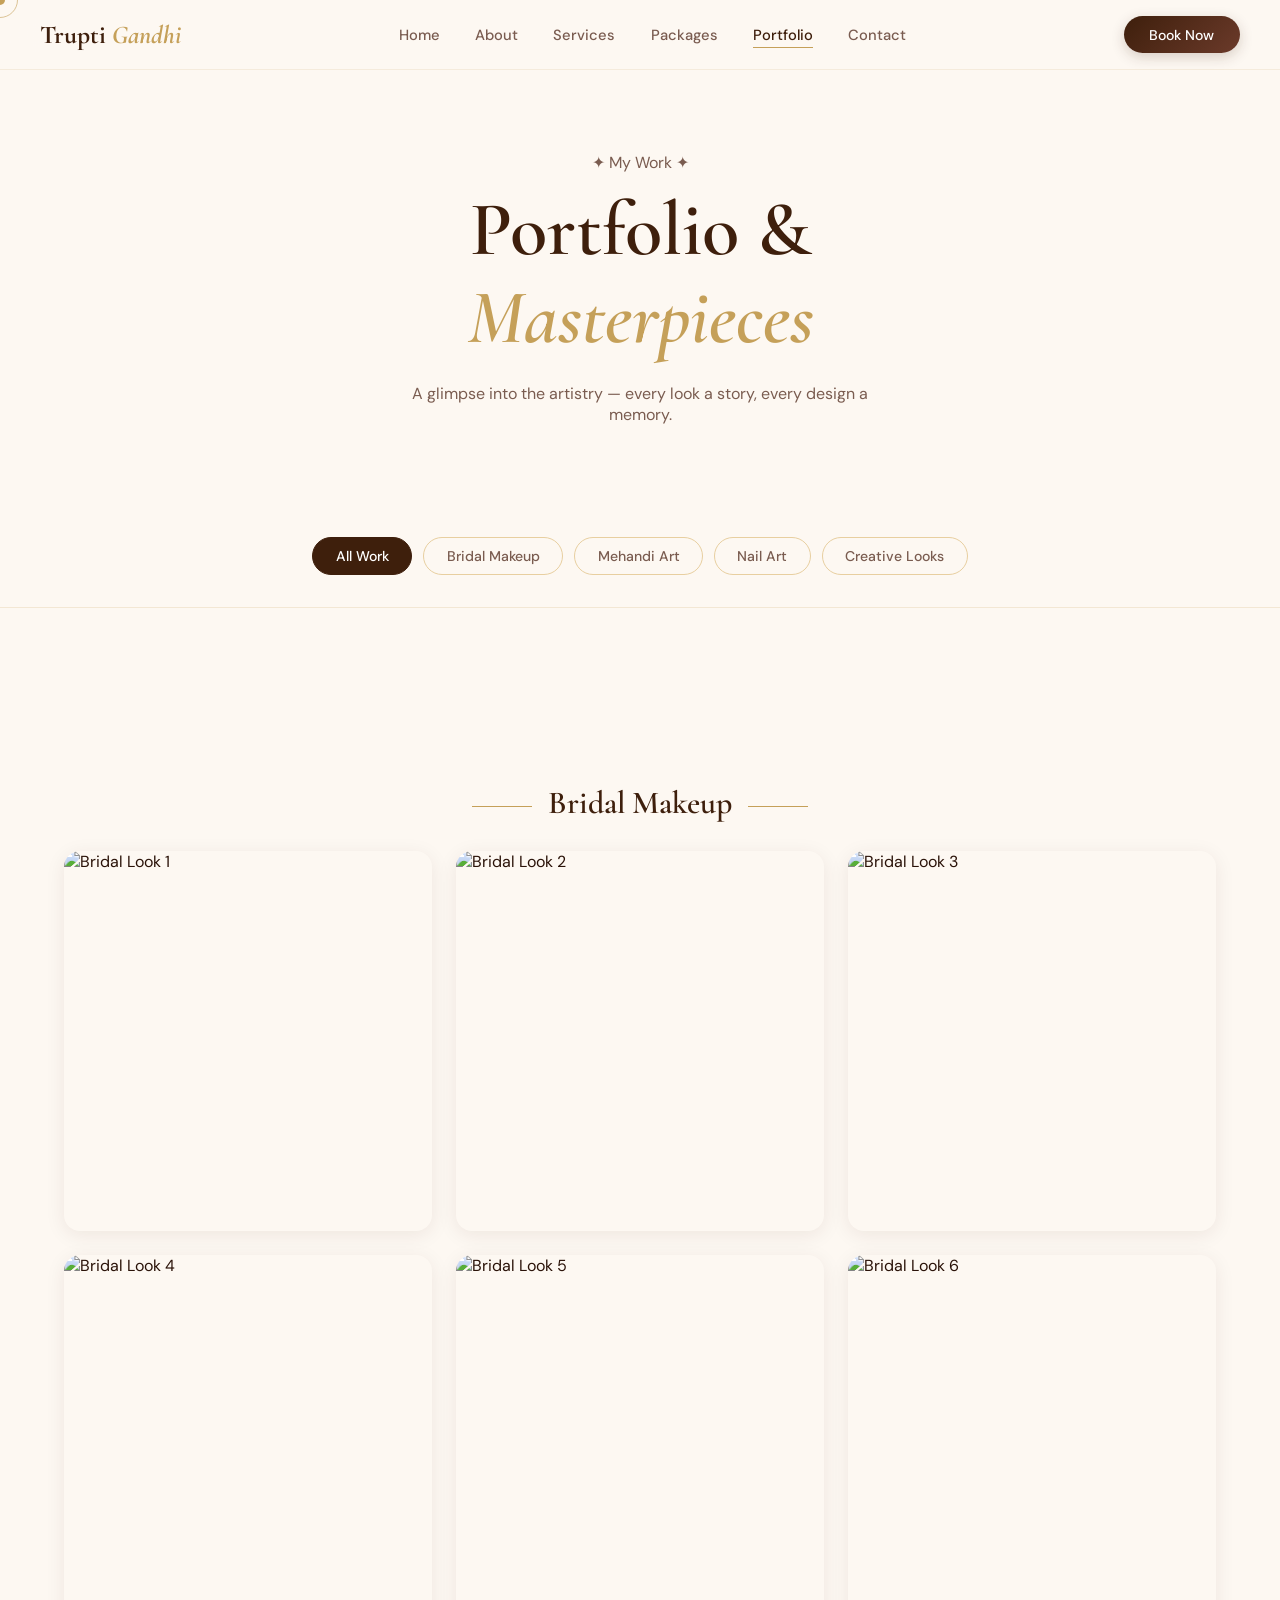
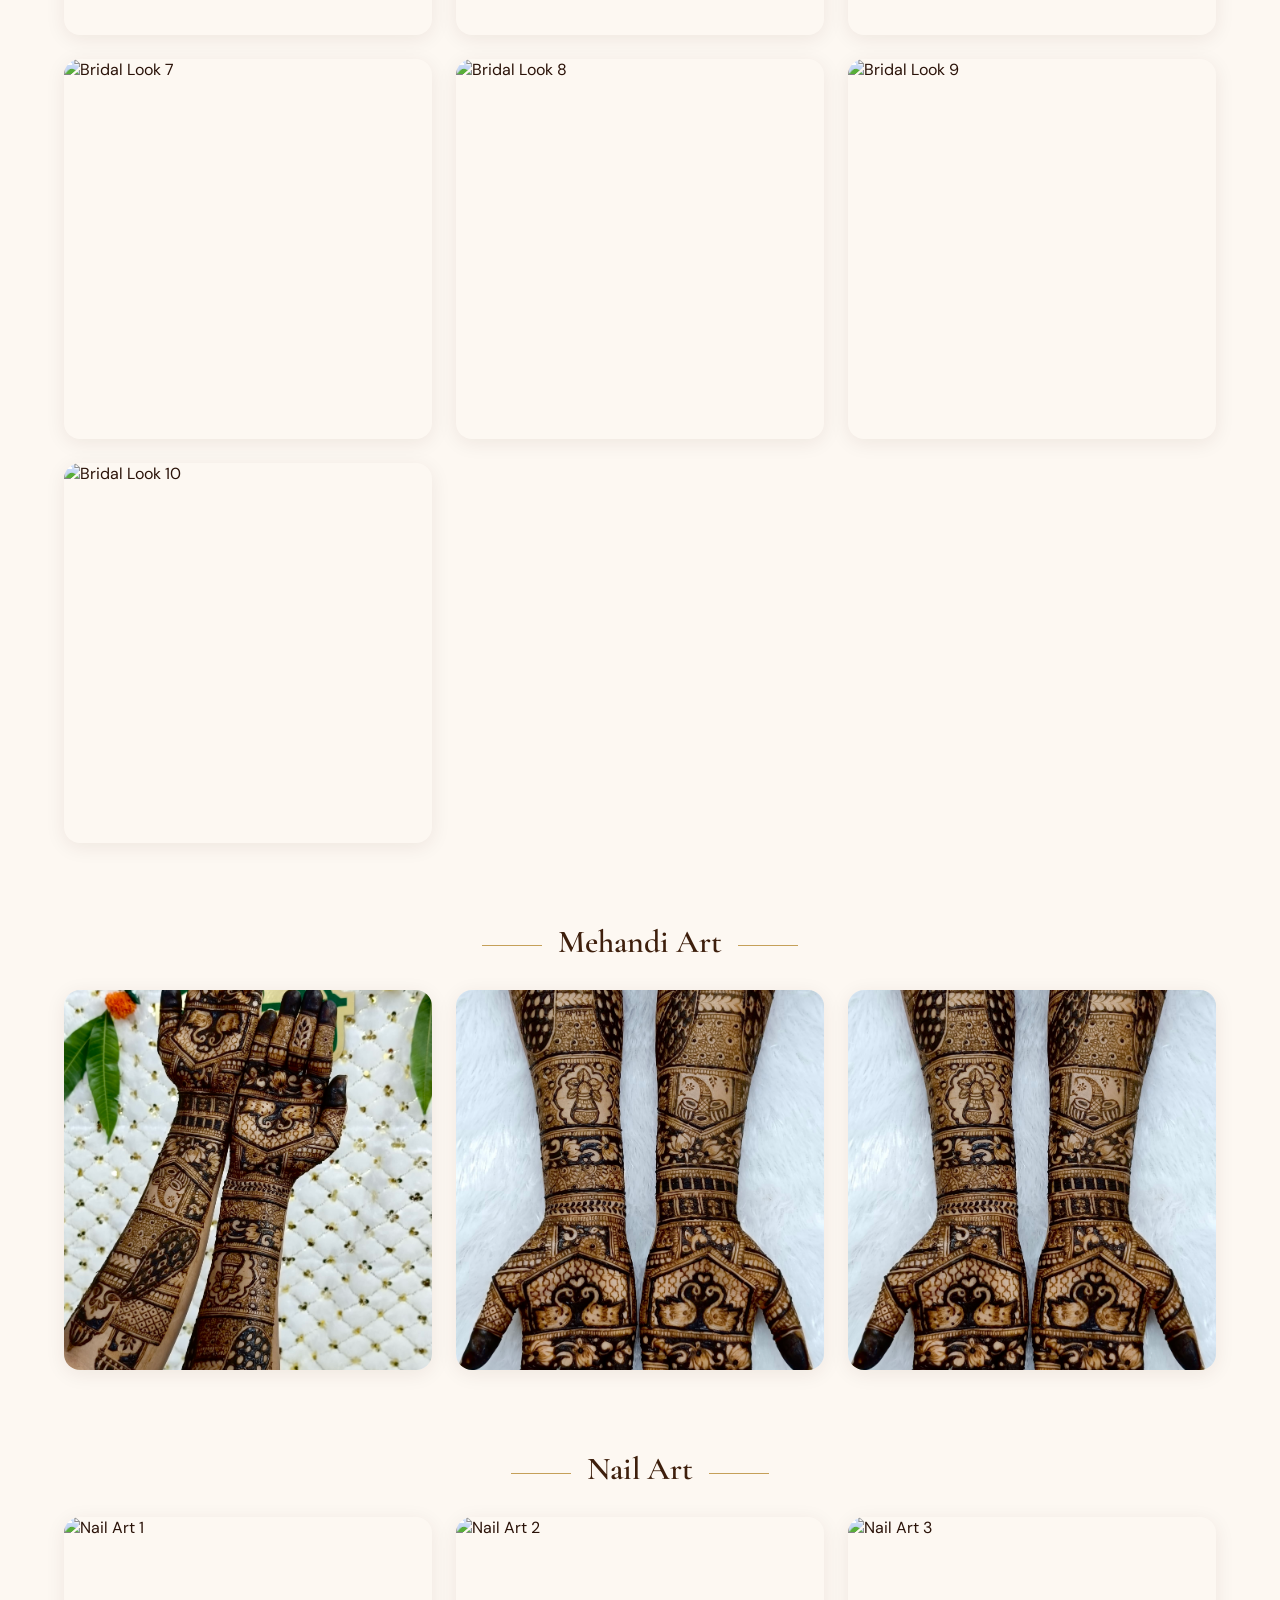
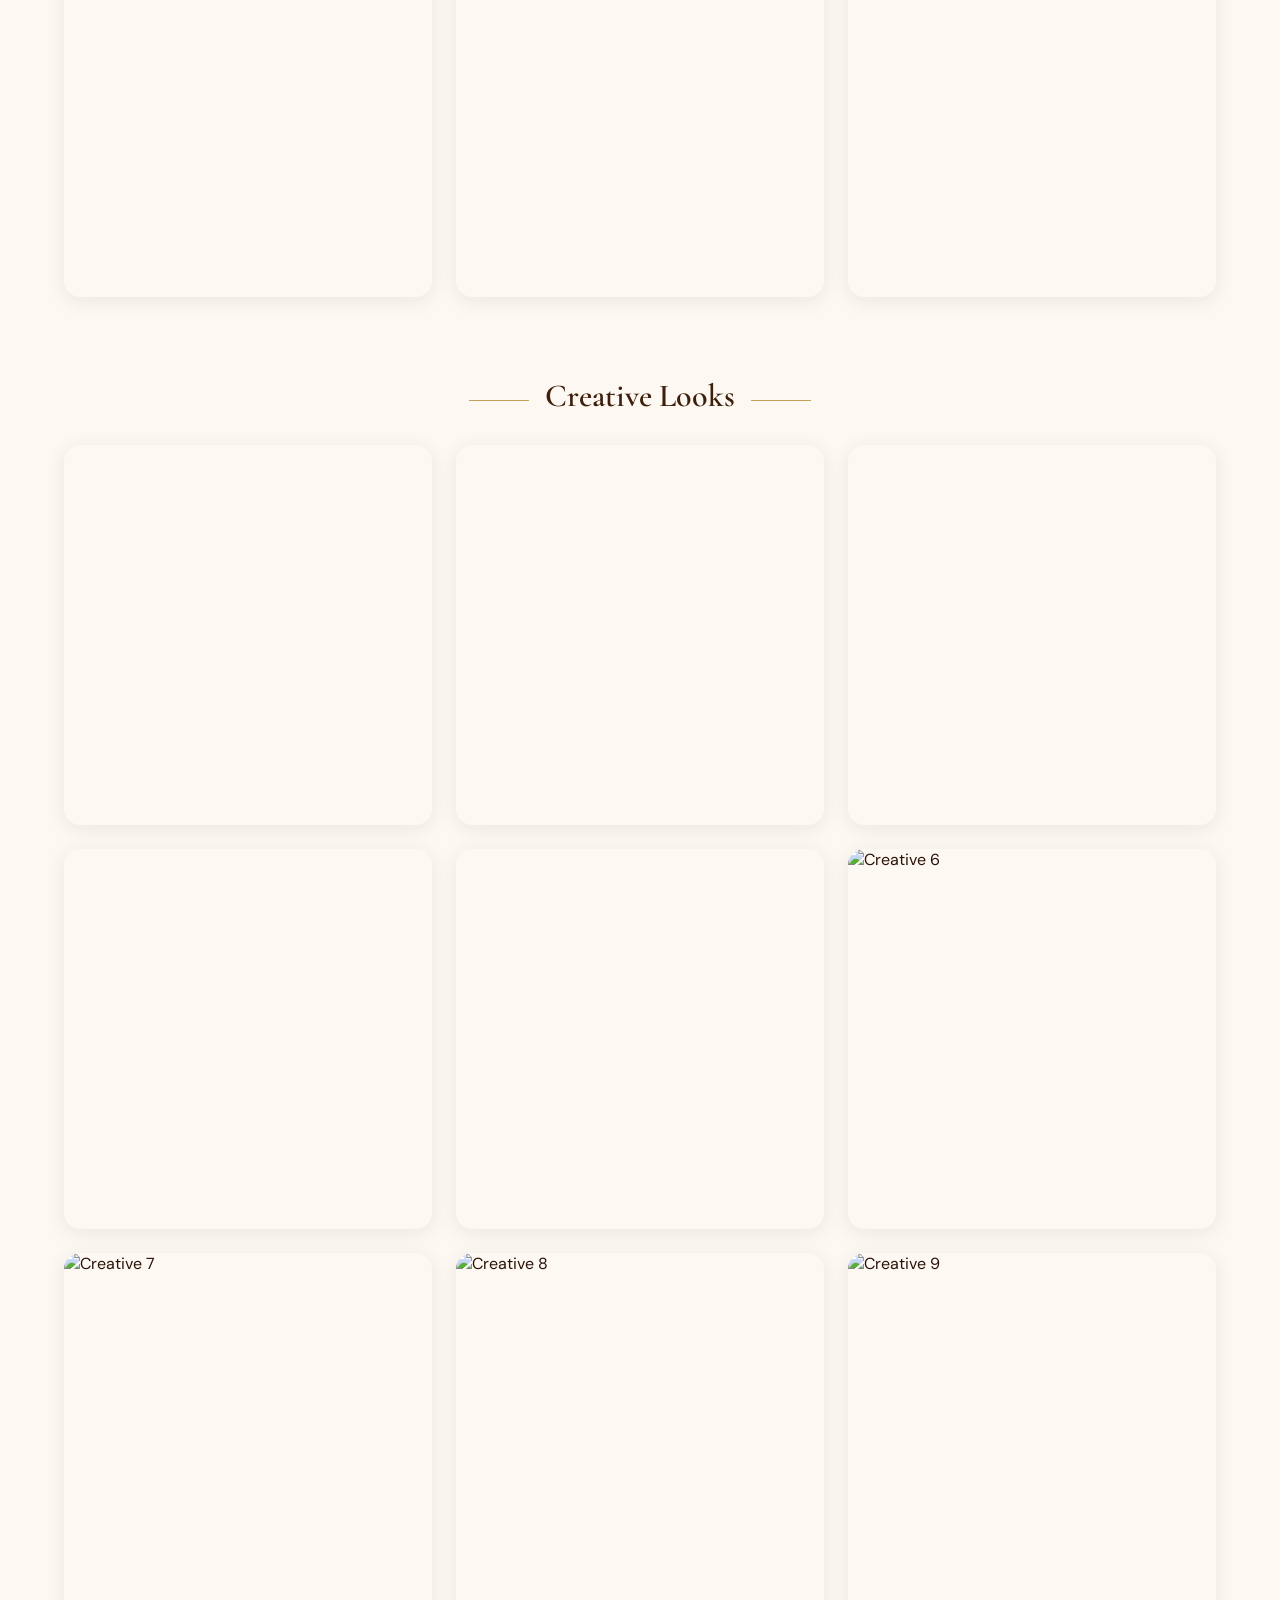
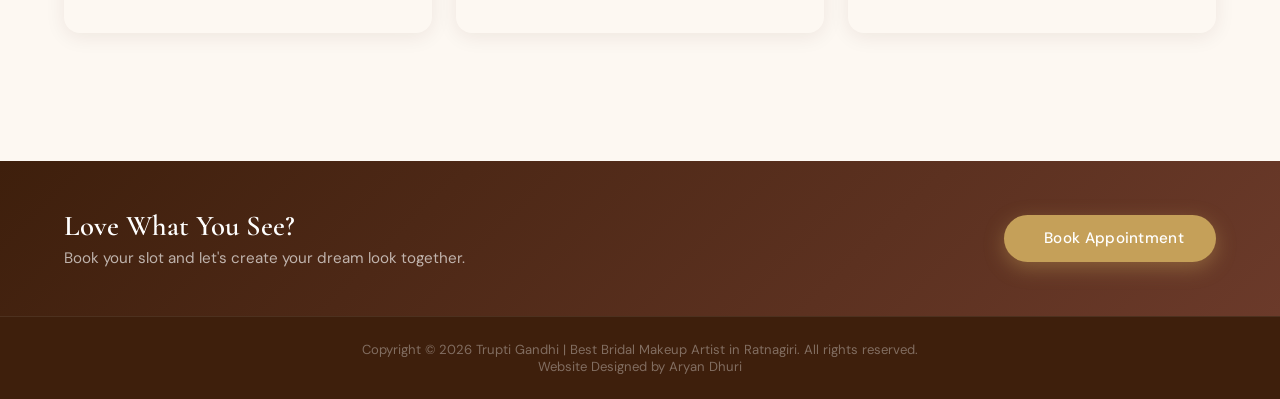
==== work.html @ a4087ccb "first commit" ====
<!DOCTYPE html>
<html lang="en-IN">
<head>
  <meta charset="UTF-8" />
  <meta name="viewport" content="width=device-width, initial-scale=1.0" />
  <meta name="robots" content="index, follow" />
  <title>Portfolio | Trupti Gandhi</title>
  <meta name="description" content="Explore the portfolio of Trupti Gandhi, featuring stunning bridal makeup, intricate mehandi designs, nail art, and creative looks.">
  <link rel="canonical" href="https://glamupwithtrupti.in/work.html" />
  <meta property="og:title" content="Portfolio | Trupti Gandhi">
  <meta property="og:description" content="Explore bridal makeup, mehandi, nail art, and creative looks by Trupti Gandhi in Ratnagiri and Pune.">
  <meta property="og:image" content="https://glamupwithtrupti.in/uploads/banner-home-1.JPG">
  <meta property="og:url" content="https://glamupwithtrupti.in/work.html">
  <meta property="og:type" content="website">
  <meta property="og:locale" content="en_IN">
  <meta name="twitter:card" content="summary_large_image">
  <meta name="twitter:title" content="Portfolio | Trupti Gandhi">
  <meta name="twitter:description" content="Bridal makeup, mehandi, nail art, and creative looks by Trupti Gandhi.">
  <meta name="twitter:image" content="https://glamupwithtrupti.in/uploads/banner-home-1.JPG">
  <link rel="preconnect" href="https://fonts.googleapis.com">
  <link rel="preconnect" href="https://fonts.gstatic.com" crossorigin>
  <link rel="preload" as="image" href="uploads/banner-home-1.JPG">
  <link href="https://cdn.jsdelivr.net/npm/remixicon@4.5.0/fonts/remixicon.css" rel="stylesheet"/>
  <link href="https://fonts.googleapis.com/css2?family=Cormorant+Garamond:ital,wght@0,400;0,500;0,600;0,700;1,400;1,600&family=DM+Sans:wght@300;400;500&family=Pinyon+Script&display=swap" rel="stylesheet"/>
  <link rel="stylesheet" href="style.css"/>
</head>
<body>

  <div class="cursor" id="cursor"></div>
  <div class="cursor-follower" id="cursor-follower"></div>

  <nav id="nav">
    <div class="nav__logo">
      <a href="index.html">Trupti <em>Gandhi</em></a>
    </div>
    <div class="nav__toggle" id="nav-toggle">
      <span></span><span></span><span></span>
    </div>
    <ul class="nav__links" id="nav-links">
      <li><a href="index.html" class="nav__link">Home</a></li>
      <li><a href="index.html#about" class="nav__link">About</a></li>
      <li><a href="index.html#services" class="nav__link">Services</a></li>
      <li><a href="index.html#packages" class="nav__link">Packages</a></li>
      <li><a href="work.html" class="nav__link active-link">Portfolio</a></li>
      <li><a href="index.html#contact" class="nav__link">Contact</a></li>
    </ul>
    <a href="https://wa.me/917038884076?text=Hi%20Trupti,%20I%20would%20like%20to%20book%20an%20appointment." target="_blank" rel="noopener noreferrer" class="nav__cta">Book Now</a>
  </nav>

  <div class="mobile-overlay" id="mobile-overlay">
    <ul>
      <li><a href="index.html" class="mob-link">Home</a></li>
      <li><a href="index.html#about" class="mob-link">About</a></li>
      <li><a href="index.html#services" class="mob-link">Services</a></li>
      <li><a href="index.html#packages" class="mob-link">Packages</a></li>
      <li><a href="work.html" class="mob-link">Portfolio</a></li>
      <li><a href="index.html#contact" class="mob-link">Contact</a></li>
    </ul>
    <div class="mob-social">
      <a href="https://instagram.com/glamupwith_trupti" target="_blank" rel="noopener noreferrer" aria-label="Instagram"><i class="ri-instagram-fill"></i></a>
      <a href="https://wa.me/917038884076" target="_blank" rel="noopener noreferrer" aria-label="WhatsApp"><i class="ri-whatsapp-fill"></i></a>
    </div>
  </div>

  <!-- PORTFOLIO HERO -->
  <div class="port-hero">
    <div class="port-hero__bg">
      <div class="hero__orb hero__orb--1"></div>
      <div class="hero__orb hero__orb--2"></div>
    </div>
    <p class="hero__eyebrow reveal-up" style="--delay:0.2s">✦ My Work ✦</p>
    <h1 class="reveal-up" style="--delay:0.3s">Portfolio &<br><em>Masterpieces</em></h1>
    <p class="reveal-up" style="--delay:0.4s">A glimpse into the artistry — every look a story, every design a memory.</p>
  </div>

  <!-- FILTER TABS -->
  <div class="filter-bar">
    <button class="filter-btn active" data-filter="all">All Work</button>
    <button class="filter-btn" data-filter="bridal">Bridal Makeup</button>
    <button class="filter-btn" data-filter="mehandi">Mehandi Art</button>
    <button class="filter-btn" data-filter="nails">Nail Art</button>
    <button class="filter-btn" data-filter="creative">Creative Looks</button>
  </div>

  <!-- GALLERY -->
  <section class="gallery-section section">
    <div class="container">
<!-- Bridal Looks -->
      <h2 class="gallery__title reveal-up" style="--delay:0.1s">Bridal Makeup</h2>
      <div class="gallery__grid gallery__masonry">

        <div class="gallery__card reveal-up" style="--delay:0.1s" data-cat="bridal">
          <img src="uploads/bridal-makeup/bride-1.JPG" alt="Bridal Look 1" width="3600" height="4500" loading="eager" decoding="async" fetchpriority="high"/>
          <div class="gallery__card-overlay">
            <span>Bridal Look</span>
            <i class="ri-zoom-in-line"></i>
          </div>
        </div>
        <div class="gallery__card reveal-up" style="--delay:0.2s" data-cat="bridal">
          <img src="uploads/bridal-makeup/bride-2.JPG" alt="Bridal Look 2" width="4640" height="6960" loading="lazy" decoding="async"/>
          <div class="gallery__card-overlay">
            <span>Bridal Look</span>
            <i class="ri-zoom-in-line"></i>
          </div>
        </div>
        <div class="gallery__card reveal-up" style="--delay:0.3s" data-cat="bridal">
          <img src="uploads/bridal-makeup/bride-3.JPG" alt="Bridal Look 3" width="2777" height="4160" loading="lazy" decoding="async"/>
          <div class="gallery__card-overlay">
            <span>Bridal Look</span>
            <i class="ri-zoom-in-line"></i>
          </div>
        </div>
        <div class="gallery__card reveal-up" style="--delay:0.4s" data-cat="bridal">
          <img src="uploads/bridal-makeup/bride-4.JPG" alt="Bridal Look 4" width="5472" height="3648" loading="lazy" decoding="async"/>
          <div class="gallery__card-overlay">
            <span>Bridal Look</span>
            <i class="ri-zoom-in-line"></i>
          </div>
        </div>
        <div class="gallery__card reveal-up" style="--delay:0.5s" data-cat="bridal">
          <img src="uploads/bridal-makeup/bride-5.JPG" alt="Bridal Look 5" width="3024" height="4032" loading="lazy" decoding="async"/>
          <div class="gallery__card-overlay">
            <span>Bridal Look</span>
            <i class="ri-zoom-in-line"></i>
          </div>
        </div>
        <div class="gallery__card reveal-up" style="--delay:0.6s" data-cat="bridal">
          <img src="uploads/bridal-makeup/bride-6.JPG" alt="Bridal Look 6" width="6048" height="4024" loading="lazy" decoding="async"/>
          <div class="gallery__card-overlay">
            <span>Bridal Look</span>
            <i class="ri-zoom-in-line"></i>
          </div>
        </div>
        <div class="gallery__card reveal-up" style="--delay:0.7s" data-cat="bridal">
          <img src="uploads/bridal-makeup/bride-7.JPG" alt="Bridal Look 7" width="3600" height="4500" loading="lazy" decoding="async"/>
          <div class="gallery__card-overlay">
            <span>Bridal Look</span>
            <i class="ri-zoom-in-line"></i>
          </div>
        </div>
        <div class="gallery__card reveal-up" style="--delay:0.8s" data-cat="bridal">
          <img src="uploads/bridal-makeup/bride-8.jpg" alt="Bridal Look 8" width="6048" height="4024" loading="lazy" decoding="async"/>
          <div class="gallery__card-overlay">
            <span>Bridal Look</span>
            <i class="ri-zoom-in-line"></i>
          </div>
        </div>
        <div class="gallery__card reveal-up" style="--delay:0.9s" data-cat="bridal">
          <img src="uploads/bridal-makeup/bride-9.JPG" alt="Bridal Look 9" width="3024" height="4032" loading="lazy" decoding="async"/>
          <div class="gallery__card-overlay">
            <span>Bridal Look</span>
            <i class="ri-zoom-in-line"></i>
          </div>
        </div>
        <div class="gallery__card reveal-up" style="--delay:0.9s" data-cat="bridal">
          <img src="uploads/bridal-makeup/bride-10.JPG" alt="Bridal Look 10" width="3024" height="4032" loading="lazy" decoding="async"/>
          <div class="gallery__card-overlay">
            <span>Bridal Look</span>
            <i class="ri-zoom-in-line"></i>
          </div>
        </div>

      </div>

      <!-- Mehandi Art  -->
      <h2 class="gallery__title reveal-up" style="--delay:0.1s">Mehandi Art</h2>
      <div class="gallery__grid">
        <div class="gallery__card reveal-up" style="--delay:0.1s" data-cat="mehandi">
          <img src="uploads//mehandi-art/mehandi-1.JPG" alt="Mehandi 1" width="768" height="1024" loading="lazy" decoding="async"/>
          <div class="gallery__card-overlay">
            <span>Mehandi Design</span>
            <i class="ri-zoom-in-line"></i>
          </div>
        </div>
        <div class="gallery__card reveal-up" style="--delay:0.2s" data-cat="mehandi">
          <img src="uploads/mehandi-art/mehandi-2.JPG" alt="Mehandi 2" width="768" height="1024" loading="lazy" decoding="async"/>
          <div class="gallery__card-overlay">
            <span>Mehandi Design</span>
            <i class="ri-zoom-in-line"></i>
          </div>
        </div>
        <div class="gallery__card reveal-up" style="--delay:0.3s" data-cat="mehandi">
          <img src="uploads/mehandi-art/mehandi-2.JPG" alt="Mehandi 3" width="768" height="1024" loading="lazy" decoding="async"/>
          <div class="gallery__card-overlay">
            <span>Mehandi Design</span>
            <i class="ri-zoom-in-line"></i>
          </div>
        </div>
      </div>



<!-- Nail Art -->
      <h2 class="gallery__title reveal-up" style="--delay:0.1s">Nail Art</h2>
      <div class="gallery__grid">
        <div class="gallery__card reveal-up" style="--delay:0.1s" data-cat="nails">
          <img src="uploads/nail-art/nail-1.JPG" alt="Nail Art 1" width="768" height="1024" loading="lazy" decoding="async"/>
          <div class="gallery__card-overlay">
            <span>Nail Art</span>
            <i class="ri-zoom-in-line"></i>
          </div>
        </div>
        <div class="gallery__card reveal-up" style="--delay:0.2s" data-cat="nails">
          <img src="uploads/nail-art/nail-2.JPG" alt="Nail Art 2" width="768" height="1024" loading="lazy" decoding="async"/>
          <div class="gallery__card-overlay">
            <span>Nail Extension</span>
            <i class="ri-zoom-in-line"></i>
          </div>
        </div>
        <div class="gallery__card reveal-up" style="--delay:0.3s" data-cat="nails">
          <img src="uploads/nail-art/nail-3.JPG" alt="Nail Art 3" width="768" height="1024" loading="lazy" decoding="async"/>
          <div class="gallery__card-overlay">
            <span>Nail Art</span>
            <i class="ri-zoom-in-line"></i>
          </div>
        </div>
      </div>


<!-- Creative Looks -->
      <h2 class="gallery__title reveal-up" style="--delay:0.1s">Creative Looks</h2>
      <div class="gallery__grid">
        <div class="gallery__card reveal-up" style="--delay:0.1s" data-cat="creative">
          <img src="uploads/creative-looks/creative-1.jpg" alt="Creative 1" width="3024" height="4032" loading="lazy" decoding="async"/>
          <div class="gallery__card-overlay">
            <span>Maharashtrian Look</span>
            <i class="ri-zoom-in-line"></i>
          </div>
        </div>
        <div class="gallery__card reveal-up" style="--delay:0.2s" data-cat="creative">
          <img src="uploads/creative-looks/creative-2.jpg" alt="Creative 2" width="1440" height="1920" loading="lazy" decoding="async"/>
          <div class="gallery__card-overlay">
            <span>Maharashtrian Look</span>
            <i class="ri-zoom-in-line"></i>
          </div>
        </div>
        <div class="gallery__card reveal-up" style="--delay:0.3s" data-cat="creative">
          <img src="uploads/creative-looks/creative-3.jpg" alt="Creative 3" width="3024" height="4032" loading="lazy" decoding="async"/>
          <div class="gallery__card-overlay">
            <span>Maharashtrian Look</span>
            <i class="ri-zoom-in-line"></i>
          </div>
        </div>
        <div class="gallery__card reveal-up" style="--delay:0.3s" data-cat="creative">
          <img src="uploads/creative-looks/creative-4.jpg" alt="Creative 4" width="3024" height="4032" loading="lazy" decoding="async"/>
          <div class="gallery__card-overlay">
            <span>South-Indian Look</span>
            <i class="ri-zoom-in-line"></i>
          </div>
        </div>
        <div class="gallery__card reveal-up" style="--delay:0.3s" data-cat="creative">
          <img src="uploads/creative-looks/creative-5.jpg" alt="Creative 5" width="3024" height="4032" loading="lazy" decoding="async"/>
          <div class="gallery__card-overlay">
            <span>Maharashtrian Look</span>
            <i class="ri-zoom-in-line"></i>
          </div>
        </div>
        <div class="gallery__card reveal-up" style="--delay:0.3s" data-cat="creative">
          <img src="uploads/creative-looks/creative-6.jpg" alt="Creative 6" width="3024" height="4032" loading="lazy" decoding="async"/>
          <div class="gallery__card-overlay">
            <span>Maharashtrian Look</span>
            <i class="ri-zoom-in-line"></i>
          </div>
        </div>
        <div class="gallery__card reveal-up" style="--delay:0.3s" data-cat="creative">
          <img src="uploads/creative-looks/creative-7.jpg" alt="Creative 7" width="3024" height="4032" loading="lazy" decoding="async"/>
          <div class="gallery__card-overlay">
            <span>South-Indian Look</span>
            <i class="ri-zoom-in-line"></i>
          </div>
        </div>
        <div class="gallery__card reveal-up" style="--delay:0.3s" data-cat="creative">
          <img src="uploads/creative-looks/creative-8.jpg" alt="Creative 8" width="3024" height="4032" loading="lazy" decoding="async"/>
          <div class="gallery__card-overlay">
            <span>Western Look</span>
            <i class="ri-zoom-in-line"></i>
          </div>
        </div>
        <div class="gallery__card reveal-up" style="--delay:0.3s" data-cat="creative">
          <img src="uploads/creative-looks/creative-9.jpg" alt="Creative 9" width="3024" height="4032" loading="lazy" decoding="async"/>
          <div class="gallery__card-overlay">
            <span>South-Indian Look</span>
            <i class="ri-zoom-in-line"></i>
          </div>
        </div>

      </div>

    </div>
  </section>

  <!-- LIGHTBOX -->
  <div class="lightbox" id="lightbox">
    <button class="lightbox__close" id="lb-close" aria-label="Close Lightbox"><i class="ri-close-line"></i></button>
    <button class="lightbox__nav lightbox__nav--prev" id="lb-prev" aria-label="Previous Image"><i class="ri-arrow-left-s-line"></i></button>
    <div class="lightbox__img-wrap">
      <img src="" alt="Lightbox full view" id="lb-img"/>
    </div>
    <button class="lightbox__nav lightbox__nav--next" id="lb-next" aria-label="Next Image"><i class="ri-arrow-right-s-line"></i></button>
  </div>

  <!-- CTA STRIP -->
  <div class="cta-strip">
    <div class="container">
      <div class="cta-strip__inner">
        <div>
          <h3>Love What You See?</h3>
          <p>Book your slot and let's create your dream look together.</p>
        </div>
        <a href="https://wa.me/917038884076?text=Hi%20Trupti,%20I%20would%20like%20to%20book%20an%20appointment." target="_blank" rel="noopener noreferrer" class="btn btn--primary">
          <i class="ri-whatsapp-fill"></i> Book Appointment
        </a>
      </div>
    </div>
  </div>

  <footer class="footer">
    <div class="footer__bar">
      <p>Copyright © 2026 Trupti Gandhi | Best Bridal Makeup Artist in Ratnagiri. All rights reserved.</p>
      <p>Website Designed by Aryan Dhuri</p>
    </div>
  </footer>

  

  <script src="https://unpkg.com/scrollreveal" defer></script>
  <script src="main.js" defer></script>
</body>
</html>
---- style.css ----
/* ============================================================
   TRUPTI GANDHI — Makeup · Mehandi · Nails
   Luxury Bridal Aesthetic | Rose Gold + Deep Brown + Cream
   ============================================================ */

/* ---- DESIGN TOKENS ---- */
:root {
  --brown:       #3E1F0C;
  --brown-mid:   #6B3A2A;
  --gold:        #C5A059;
  --gold-light:  #E8CFA0;
  --rose:        #E8B4A0;
  --cream:       #FDF8F2;
  --cream-2:     #F5EFE6;
  --white:       #FFFFFF;
  --text:        #2A1208;
  --text-light:  #7A5C50;
  --shadow-sm:   0 4px 20px rgba(62,31,12,0.08);
  --shadow-md:   0 10px 40px rgba(62,31,12,0.12);
  --shadow-lg:   0 20px 60px rgba(62,31,12,0.18);
  --radius:      20px;
  --max:         1200px;
  --ease:        cubic-bezier(0.4, 0, 0.2, 1);
}

/* ---- RESET ---- */
*, *::before, *::after { margin:0; padding:0; box-sizing:border-box; }
html { scroll-behavior: smooth; }
body {
  font-family: 'DM Sans', sans-serif;
  background: var(--cream);
  color: var(--text);
  overflow-x: hidden;
}
img { width:100%; display:block; }
a { text-decoration: none; color: inherit; transition: all 0.3s var(--ease); }
ul { list-style: none; }
button { cursor: pointer; border: none; background: none; font-family: inherit; }
input, select, textarea {
  font-family: 'DM Sans', sans-serif;
  font-size: 1rem;
  outline: none;
  border: none;
}

/* ---- TYPOGRAPHY ---- */
h1, h2, h3, h4, .nav__logo, .footer__logo {
  font-family: 'Cormorant Garamond', serif;
  font-weight: 600;
  line-height: 1.15;
}
em { font-style: italic; color: var(--gold); }

/* ---- SCROLL ANIMATIONS ---- */
.reveal-up {
  opacity: 0;
  transform: translateY(40px);
  animation: revealUp 0.8s var(--ease) forwards;
  animation-delay: var(--delay, 0s);
}
.reveal-left {
  opacity: 0;
  transform: translateX(-40px);
  animation: revealLeft 0.9s var(--ease) forwards;
  animation-delay: var(--delay, 0s);
}
.reveal-right {
  opacity: 0;
  transform: translateX(40px);
  animation: revealRight 0.9s var(--ease) forwards;
  animation-delay: var(--delay, 0s);
}

@keyframes revealUp    { to { opacity:1; transform:translateY(0); } }
@keyframes revealLeft  { to { opacity:1; transform:translateX(0); } }
@keyframes revealRight { to { opacity:1; transform:translateX(0); } }

/* ---- CUSTOM CURSOR ---- */
.cursor {
  width: 10px; height: 10px;
  background: var(--gold);
  border-radius: 50%;
  position: fixed;
  top: 0; left: 0;
  pointer-events: none;
  z-index: 9999;
  transform: translate(-50%,-50%);
  transition: transform 0.1s, width 0.3s, height 0.3s;
}
.cursor-follower {
  width: 36px; height: 36px;
  border: 1.5px solid var(--gold);
  border-radius: 50%;
  position: fixed;
  top: 0; left: 0;
  pointer-events: none;
  z-index: 9998;
  transform: translate(-50%,-50%);
  transition: transform 0.15s, left 0.12s, top 0.12s;
  opacity: 0.6;
}

/* ---- LOADER ---- */
.loader {
  position: fixed; inset: 0;
  background: var(--cream);
  z-index: 10000;
  display: flex;
  align-items: center;
  justify-content: center;
  transition: opacity 0.6s, visibility 0.6s;
}
.loader.hidden { opacity: 0; visibility: hidden; pointer-events: none; }
.loader__inner { text-align: center; }
.loader__script {
  font-family: 'Pinyon Script', cursive;
  font-size: 3.5rem;
  color: var(--brown);
  margin-bottom: 1.5rem;
  animation: fadeIn 1s ease forwards;
}
.loader__bar {
  width: 180px;
  height: 2px;
  background: var(--cream-2);
  border-radius: 2px;
  overflow: hidden;
  margin: auto;
}
.loader__fill {
  height: 100%;
  width: 0%;
  background: linear-gradient(90deg, var(--gold), var(--rose));
  animation: fill 1.8s ease forwards;
}
@keyframes fill { to { width: 100%; } }
@keyframes fadeIn { from { opacity: 0; transform: translateY(10px); } to { opacity: 1; transform: none; } }

/* ---- BUTTONS ---- */
.btn {
  display: inline-flex;
  align-items: center;
  gap: 0.5rem;
  padding: 0.85rem 2rem;
  border-radius: 50px;
  font-size: 0.95rem;
  font-weight: 500;
  letter-spacing: 0.3px;
  transition: all 0.35s var(--ease);
  cursor: pointer;
}
.btn--primary {
  background: linear-gradient(135deg, var(--brown), var(--brown-mid));
  color: var(--white);
  box-shadow: 0 6px 20px rgba(62,31,12,0.25);
}
.btn--primary:hover {
  transform: translateY(-3px);
  box-shadow: 0 10px 30px rgba(62,31,12,0.35);
}
.btn--outline {
  border: 1.5px solid var(--brown);
  color: var(--brown);
  background: transparent;
}
.btn--outline:hover {
  background: var(--brown);
  color: var(--white);
}
.full-width { width: 100%; justify-content: center; }

/* ---- NAV ---- */
nav {
  position: fixed;
  top: 0; left: 0; right: 0;
  z-index: 900;
  display: flex;
  align-items: center;
  justify-content: space-between;
  padding: 1rem 2.5rem;
  background: rgba(253,248,242,0.92);
  backdrop-filter: blur(16px);
  -webkit-backdrop-filter: blur(16px);
  border-bottom: 1px solid rgba(197,160,89,0.15);
  transition: padding 0.3s, box-shadow 0.3s;
}
nav.scrolled {
  padding: 0.7rem 2.5rem;
  box-shadow: var(--shadow-sm);
}
.nav__logo a {
  font-family: 'Cormorant Garamond', serif;
  font-size: 1.6rem;
  font-weight: 700;
  color: var(--brown);
}
.nav__logo em { color: var(--gold); }
.nav__links {
  display: flex;
  align-items: center;
  gap: 2.2rem;
}
.nav__link {
  font-size: 0.92rem;
  font-weight: 500;
  color: var(--text-light);
  position: relative;
  padding-bottom: 3px;
}
.nav__link::after {
  content: '';
  position: absolute;
  bottom: 0; left: 0;
  width: 0; height: 1.5px;
  background: var(--gold);
  transition: width 0.3s var(--ease);
}
.nav__link:hover::after,
.nav__link.active-link::after { width: 100%; }
.nav__link:hover, .nav__link.active-link { color: var(--brown); }
.nav__cta {
  padding: 0.6rem 1.6rem;
  background: linear-gradient(135deg, var(--brown), var(--brown-mid));
  color: var(--white);
  border-radius: 50px;
  font-size: 0.88rem;
  font-weight: 500;
  box-shadow: 0 4px 14px rgba(62,31,12,0.2);
  transition: all 0.3s var(--ease);
}
.nav__cta:hover { transform: translateY(-2px); box-shadow: 0 6px 20px rgba(62,31,12,0.3); }
.nav__toggle {
  display: none;
  flex-direction: column;
  gap: 5px;
  cursor: pointer;
  padding: 4px;
  z-index: 901;
}
.nav__toggle span {
  display: block; width: 24px; height: 2px;
  background: var(--brown);
  border-radius: 2px;
  transition: all 0.3s var(--ease);
}
.nav__toggle.open span:nth-child(1) { transform: rotate(45deg) translate(5px, 5px); }
.nav__toggle.open span:nth-child(2) { opacity: 0; }
.nav__toggle.open span:nth-child(3) { transform: rotate(-45deg) translate(5px, -5px); }

/* Mobile overlay */
.mobile-overlay {
  position: fixed; inset: 0;
  background: var(--cream);
  z-index: 850;
  display: flex;
  flex-direction: column;
  align-items: center;
  justify-content: center;
  opacity: 0;
  visibility: hidden;
  transition: all 0.4s var(--ease);
}
.mobile-overlay.open { opacity: 1; visibility: visible; }
.mobile-overlay ul { display: flex; flex-direction: column; align-items: center; gap: 2rem; margin-bottom: 3rem; }
.mobile-overlay a {
  font-family: 'Cormorant Garamond', serif;
  font-size: 2rem;
  font-weight: 600;
  color: var(--brown);
  transition: color 0.3s;
}
.mobile-overlay a:hover { color: var(--gold); }
.mob-social { display: flex; gap: 1.5rem; }
.mob-social a { font-size: 1.6rem; color: var(--brown-mid); }
.mob-social a:hover { color: var(--gold); }

/* ---- CONTAINER ---- */
.container { max-width: var(--max); margin: auto; padding: 0 1.5rem; }
.section { padding: 7rem 0; }
.text-center { text-align: center; }

/* ---- SECTION LABELS & TITLES ---- */
.section__label {
  display: inline-block;
  font-size: 0.8rem;
  font-weight: 500;
  letter-spacing: 3px;
  text-transform: uppercase;
  color: var(--gold);
  margin-bottom: 0.8rem;
}
.section__title {
  font-size: clamp(2rem, 4vw, 3rem);
  color: var(--brown);
  margin-bottom: 1rem;
}
.section__sub {
  font-size: 1rem;
  color: var(--text-light);
  max-width: 520px;
  margin: 0 auto 3.5rem;
  line-height: 1.7;
}

/* ---- HERO ---- */
.hero {
  min-height: 100vh;
  min-height: 100svh;
  display: flex;
  align-items: flex-end;
  padding: clamp(6.5rem, 10vw, 8rem) 4vw clamp(3rem, 6vw, 5rem);
  position: relative;
  overflow: hidden;
  isolation: isolate;
}
.hero__carousel {
  position: absolute;
  inset: 0;
  z-index: -2;
}
.hero__slide {
  position: absolute;
  inset: 0;
  width: 100%;
  height: 100%;
  object-fit: cover;
  object-position: center 28%;
  opacity: 0;
  transform: scale(1);
  transition: opacity 0.15s ease, transform 5s ease;
  will-change: opacity, transform;
}
.hero__slide.is-active {
  opacity: 1;
  transform: scale(1.06);
}
.hero__overlay {
  position: absolute;
  inset: 0;
  z-index: -1;
  background: linear-gradient(
    100deg,
    rgba(34, 18, 12, 0.84) 0%,
    rgba(34, 18, 12, 0.66) 38%,
    rgba(34, 18, 12, 0.34) 68%,
    rgba(34, 18, 12, 0.45) 100%
  );
}

/* Hero Content */
.hero__content {
  width: min(100%, 620px);
  position: relative;
  z-index: 1;
  color: var(--white);
}
.hero__title {
  font-size: clamp(2.6rem, 6.5vw, 5rem);
  color: var(--white);
  margin-bottom: 1.2rem;
  line-height: 1.05;
  text-wrap: balance;
}
.hero__title em {
  color: var(--gold-light);
  font-style: normal;
}
.hero__sub {
  font-size: clamp(1rem, 2vw, 1.1rem);
  color: rgba(255, 251, 245, 0.9);
  line-height: 1.65;
  margin-bottom: 2rem;
  max-width: 560px;
}
.hero__actions {
  display: flex;
  gap: 0.9rem;
  flex-wrap: wrap;
}
.hero .btn--primary {
  background: linear-gradient(135deg, #f0c88f, #d7a96e);
  color: #2e1b10;
  box-shadow: 0 8px 24px rgba(0, 0, 0, 0.24);
}
.hero .btn--primary:hover {
  box-shadow: 0 10px 28px rgba(0, 0, 0, 0.28);
}
.hero .btn--outline {
  border: 1.5px solid rgba(255, 255, 255, 0.8);
  color: var(--white);
  background: rgba(255, 255, 255, 0.08);
}
.hero .btn--outline:hover {
  background: rgba(255, 255, 255, 0.22);
  color: #2d1a10;
  border-color: transparent;
}

/* ---- TICKER ---- */

/* ---- ABOUT ---- */
.about { background: var(--cream-2); }
.about__grid {
  display: grid;
  grid-template-columns: 1fr 1fr;
  gap: 3rem;
  align-items: center;
}
.about__img-wrap { position: relative; padding: 1.5rem; }
.about__img {
  width: 100%;
  height: 540px;
  object-fit: cover;
  border-radius: 30px 30px 100px 30px;
  box-shadow: var(--shadow-lg);
}
.about__img-accent {
  position: absolute;
  top: 0; left: 0;
  width: 65%; height: 65%;
  border-top: 3px solid var(--gold);
  border-left: 3px solid var(--gold);
  border-radius: 20px 0 0 0;
  pointer-events: none;
}
.about__years {
  position: absolute;
  bottom: 50px; right: -10px;
  background: linear-gradient(135deg, var(--brown), var(--brown-mid));
  color: var(--white);
  padding: 1.5rem;
  border-radius: 20px;
  text-align: center;
  box-shadow: var(--shadow-md);
}
.years__big {
  display: block;
  font-family: 'Cormorant Garamond', serif;
  font-size: 3.5rem;
  font-weight: 700;
  line-height: 1;
  color: var(--gold-light);
}
.years__text { font-size: 0.78rem; color: rgba(255,255,255,0.75); line-height: 1.4; }
.about__desc {
  color: var(--text-light);
  line-height: 1.9;
  font-size: 1rem;
  margin-bottom: 1.2rem;
  text-align: justify;
  text-justify: inter-word;
}
.about__desc strong { color: var(--brown); }
.about__tags {
  display: flex;
  flex-wrap: wrap;
  gap: 0.7rem;
  margin: 1.5rem 0;
}
.about__tags span {
  display: inline-flex;
  align-items: center;
  gap: 0.4rem;
  padding: 0.45rem 1rem;
  background: var(--white);
  border: 1px solid var(--gold-light);
  border-radius: 50px;
  font-size: 0.85rem;
  color: var(--brown);
}
.about__tags span i { color: var(--gold); }
.about__socials { display: flex; gap: 1rem; flex-wrap: wrap; }
.social-pill {
  display: inline-flex;
  align-items: center;
  gap: 0.5rem;
  padding: 0.6rem 1.2rem;
  border: 1.5px solid var(--gold);
  border-radius: 50px;
  font-size: 0.85rem;
  color: var(--brown-mid);
  font-weight: 500;
}
.social-pill:hover {
  background: var(--gold);
  color: var(--white);
  border-color: var(--gold);
}

/* ---- SERVICES ---- */
.services {
  background: var(--cream);
  position: relative;
  overflow: hidden;
}
.services__bg-text {
  position: absolute;
  top: 50%;
  left: 50%;
  transform: translate(-50%, -50%);
  font-family: 'Cormorant Garamond', serif;
  font-size: clamp(8rem, 18vw, 18rem);
  font-weight: 700;
  color: rgba(197,160,89,0.06);
  pointer-events: none;
  white-space: nowrap;
  user-select: none;
}
.services__grid {
  display: grid;
  grid-template-columns: repeat(4, 1fr);
  gap: 1.5rem;
  position: relative;
  z-index: 1;
}
.service-card {
  background: var(--white);
  border-radius: var(--radius);
  padding: 2.5rem 2rem;
  display: flex;
  flex-direction: column;
  position: relative;
  overflow: hidden;
  box-shadow: var(--shadow-sm);
  transition: transform 0.4s var(--ease), box-shadow 0.4s var(--ease);
  cursor: pointer;
}
.service-card:hover {
  transform: translateY(-10px);
  box-shadow: var(--shadow-lg);
}
.service-card:focus-visible {
  outline: 3px solid var(--gold);
  outline-offset: 3px;
  transform: translateY(-10px);
  box-shadow: var(--shadow-lg);
}
.service-card__icon {
  width: 64px; height: 64px;
  border-radius: 50%;
  background: linear-gradient(135deg, var(--cream-2), var(--gold-light));
  display: flex;
  align-items: center;
  justify-content: center;
  font-size: 1.8rem;
  line-height: 1;
  color: var(--brown);
  margin-bottom: 1.5rem;
  transition: background 0.3s;
}
.service-card:hover .service-card__icon {
  background: linear-gradient(135deg, var(--brown), var(--brown-mid));
  color: var(--white);
}
.service-card__num {
  position: absolute;
  top: 1.5rem; right: 1.5rem;
  font-family: 'Cormorant Garamond', serif;
  font-size: 2.5rem;
  font-weight: 700;
  color: rgba(197,160,89,0.12);
}
.service-card h3 {
  font-size: 1.25rem;
  color: var(--brown);
  margin-bottom: 0.8rem;
}
.service-card p {
  font-size: 0.9rem;
  color: var(--text-light);
  line-height: 1.7;
  text-align: justify;
  text-justify: inter-word;
}
.service-card__link {
  margin-top: auto;
  padding-top: 1rem;
  display: inline-flex;
  align-items: center;
  gap: 0.35rem;
  width: fit-content;
  font-size: 0.85rem;
  font-weight: 600;
  letter-spacing: 0.2px;
  color: var(--brown-mid);
  border-bottom: 1px solid transparent;
}
.service-card__link i {
  font-size: 1rem;
  transition: transform 0.25s var(--ease);
}
.service-card:hover .service-card__link,
.service-card:focus-visible .service-card__link {
  color: var(--brown);
  border-bottom-color: var(--gold-light);
}
.service-card:hover .service-card__link i,
.service-card:focus-visible .service-card__link i {
  transform: translate(2px, -2px);
}
.service-card__hover-bar {
  position: absolute;
  bottom: 0; left: 0;
  width: 0; height: 3px;
  background: linear-gradient(90deg, var(--gold), var(--rose));
  border-radius: 3px;
  transition: width 0.4s var(--ease);
}
.service-card:hover .service-card__hover-bar { width: 100%; }
.service-card:focus-visible .service-card__hover-bar { width: 100%; }

/* ---- PACKAGES ---- */
.packages { background: var(--cream-2); }
.packages__grid {
  display: grid;
  grid-template-columns: repeat(3, 1fr);
  gap: 1.8rem;
  align-items: start;
}
.pkg-card {
  background: var(--white);
  border-radius: var(--radius);
  padding: 2.5rem;
  box-shadow: var(--shadow-sm);
  position: relative;
  border: 1px solid transparent;
  transition: all 0.4s var(--ease);
}
.pkg-card:hover {
  border-color: var(--gold-light);
  box-shadow: var(--shadow-md);
  transform: translateY(-6px);
}
.pkg-card--featured {
  background: linear-gradient(145deg, var(--brown) 0%, #5C2D1A 100%);
  color: var(--white);
  transform: scale(1.04);
  box-shadow: var(--shadow-lg);
  border: none;
}
.pkg-card--featured:hover { transform: scale(1.04) translateY(-6px); }
.pkg-card__badge {
  position: absolute;
  top: -14px; left: 50%;
  transform: translateX(-50%);
  background: linear-gradient(135deg, var(--gold), #B8873A);
  color: var(--white);
  font-size: 0.75rem;
  font-weight: 500;
  letter-spacing: 1px;
  padding: 0.35rem 1.2rem;
  border-radius: 50px;
  white-space: nowrap;
}
.pkg-card__top {
  display: flex;
  align-items: center;
  gap: 1rem;
  margin-bottom: 1.8rem;
}
.pkg-card__icon {
  width: 52px; height: 52px;
  border-radius: 14px;
  background: var(--cream-2);
  display: flex; align-items: center; justify-content: center;
  font-size: 1.5rem;
  color: var(--gold);
  flex-shrink: 0;
}
.pkg-card--featured .pkg-card__icon { background: rgba(255,255,255,0.12); color: var(--gold-light); }
.pkg-card__top h3 { font-size: 1.3rem; color: var(--brown); }
.pkg-card--featured .pkg-card__top h3 { color: var(--white); }
.pkg-card__top p { font-size: 0.82rem; color: var(--text-light); }
.pkg-card--featured .pkg-card__top p { color: rgba(255,255,255,0.6); }
.pkg-card__list { display: flex; flex-direction: column; gap: 1rem; margin-bottom: 2rem; }
.pkg-card__list li {
  display: flex;
  align-items: center;
  gap: 0.7rem;
  font-size: 0.9rem;
  color: var(--text-light);
}
.pkg-card--featured .pkg-card__list li { color: rgba(255,255,255,0.75); }
.pkg-card__list li i { color: var(--gold); font-size: 1.1rem; flex-shrink: 0; }
.pkg-card--featured .pkg-card__list li i { color: var(--gold-light); }
.pkg-card__btn {
  display: block;
  text-align: center;
  padding: 0.8rem;
  border-radius: 50px;
  font-size: 0.9rem;
  font-weight: 500;
  background: linear-gradient(135deg, var(--brown), var(--brown-mid));
  color: var(--white);
  box-shadow: 0 4px 14px rgba(62,31,12,0.2);
  transition: all 0.3s var(--ease);
}
.pkg-card--featured .pkg-card__btn {
  background: var(--gold);
  box-shadow: 0 4px 14px rgba(197,160,89,0.4);
}
.pkg-card__btn:hover { transform: translateY(-2px); box-shadow: 0 8px 20px rgba(62,31,12,0.3); }

/* ---- TESTIMONIALS ---- */
.testi { background: var(--cream); }
.testi__grid {
  display: grid;
  grid-template-columns: repeat(3, 1fr);
  gap: 1.5rem;
}
.testi-card {
  background: var(--white);
  border-radius: var(--radius);
  padding: 2.5rem;
  box-shadow: var(--shadow-sm);
  border: 1px solid transparent;
  transition: all 0.35s var(--ease);
}
.testi-card:hover {
  border-color: var(--gold-light);
  box-shadow: var(--shadow-md);
  transform: translateY(-5px);
}
.testi-card__stars {
  color: var(--gold);
  font-size: 1rem;
  letter-spacing: 2px;
  margin-bottom: 1.2rem;
}
.testi-card p {
  font-size: 0.95rem;
  color: var(--text-light);
  line-height: 1.8;
  font-style: italic;
  margin-bottom: 1.5rem;
}
.testi-card p::before { content: '"'; color: var(--gold); font-size: 1.5rem; font-style: normal; }
.testi-card__author { display: flex; align-items: center; gap: 1rem; }
.testi-card__avatar {
  width: 44px; height: 44px;
  border-radius: 50%;
  background: linear-gradient(135deg, var(--brown), var(--brown-mid));
  color: var(--white);
  display: flex; align-items: center; justify-content: center;
  font-family: 'Cormorant Garamond', serif;
  font-size: 1.2rem;
  font-weight: 600;
}
.testi-card__author strong { display: block; font-size: 0.95rem; color: var(--brown); }
.testi-card__author span { font-size: 0.8rem; color: var(--text-light); }

/* ---- INSTAGRAM ---- */
.insta { background: var(--cream-2); }
.insta__grid {
  display: grid;
  grid-template-columns: repeat(4, 1fr);
  gap: 1rem;
  margin-bottom: 2.5rem;
}
.insta-tile {
  border-radius: 16px;
  overflow: hidden;
  aspect-ratio: 1;
  position: relative;
  display: block;
  border: 0;
  padding: 0;
  width: 100%;
  background: transparent;
  appearance: none;
  cursor: pointer;
}
.insta-tile img { width: 100%; height: 100%; object-fit: cover; transition: transform 0.5s var(--ease); }
.insta-tile:hover img { transform: scale(1.1); }
.insta-tile__overlay {
  position: absolute; inset: 0;
  background: linear-gradient(to bottom, rgba(62,31,12,0.0), rgba(62,31,12,0.65));
  display: flex; align-items: center; justify-content: center;
  opacity: 0;
  transition: opacity 0.35s var(--ease);
  font-size: 2rem;
  color: var(--white);
}
.insta-tile:hover .insta-tile__overlay { opacity: 1; }
.insta__cta { text-align: center; }

/* ---- CONTACT ---- */
.contact { background: var(--cream); }
.contact__wrap {
  display: grid;
  grid-template-columns: 1fr 1fr;
  gap: 5rem;
  align-items: start;
}
.contact__text {
  color: var(--text-light);
  line-height: 1.9;
  margin-bottom: 2.5rem;
  font-size: 1rem;
}
.contact__items { display: flex; flex-direction: column; gap: 1.5rem; }
.contact__item { display: flex; align-items: flex-start; gap: 1.2rem; }
.contact__item-icon {
  width: 48px; height: 48px;
  border-radius: 14px;
  background: linear-gradient(135deg, var(--cream-2), var(--gold-light));
  display: flex; align-items: center; justify-content: center;
  font-size: 1.3rem;
  color: var(--brown);
  flex-shrink: 0;
}
.contact__item p { font-size: 0.78rem; color: var(--text-light); text-transform: uppercase; letter-spacing: 1px; margin-bottom: 0.2rem; }
.contact__item a, .contact__item span { font-size: 0.95rem; color: var(--brown); font-weight: 500; }
.contact__item a:hover { color: var(--gold); }
.contact__card {
  background: var(--white);
  border-radius: 24px;
  padding: 2.5rem;
  box-shadow: var(--shadow-md);
  border: 1px solid var(--gold-light);
}
.contact__card h3 {
  font-size: 1.6rem;
  color: var(--brown);
  margin-bottom: 2rem;
}
.form__group { margin-bottom: 1.2rem; }
.form__group input,
.form__group select,
.form__group textarea {
  width: 100%;
  padding: 0.9rem 1.2rem;
  background: var(--cream);
  border: 1.5px solid transparent;
  border-radius: 12px;
  color: var(--text);
  font-size: 0.95rem;
  transition: border-color 0.3s;
}
.form__group input:focus,
.form__group select:focus,
.form__group textarea:focus { border-color: var(--gold); }
.form__group select { cursor: pointer; }
.form__group textarea { resize: none; }

/* ---- CTA STRIP ---- */
.cta-strip {
  background: linear-gradient(135deg, var(--brown), var(--brown-mid));
  padding: 3rem 0;
}
.cta-strip__inner {
  display: flex;
  align-items: center;
  justify-content: space-between;
  gap: 2rem;
  flex-wrap: wrap;
}
.cta-strip h3 {
  font-size: 1.8rem;
  color: var(--white);
  margin-bottom: 0.4rem;
}
.cta-strip p { color: rgba(255,255,255,0.65); font-size: 0.95rem; }
.cta-strip .btn--primary {
  background: var(--gold);
  color: var(--white);
  box-shadow: 0 6px 20px rgba(197,160,89,0.4);
  flex-shrink: 0;
}

/* ---- FOOTER ---- */
.footer { background: var(--brown); color: rgba(255,255,255,0.6); }
.footer__top {
  display: grid;
  grid-template-columns: 2fr 1fr 1fr;
  gap: 3rem;
  padding: 4rem 1.5rem 3rem;
  max-width: var(--max);
  margin: auto;
}
.footer__logo {
  font-family: 'Cormorant Garamond', serif;
  font-size: 1.8rem;
  font-weight: 700;
  color: var(--white);
  margin-bottom: 0.8rem;
}
.footer__logo em { color: var(--gold); }
.footer__brand p {
  font-size: 0.88rem;
  line-height: 1.7;
  margin-bottom: 1.5rem;
  color: rgba(255,255,255,0.55);
}
.footer__soc { display: flex; gap: 1rem; }
.footer__soc a {
  width: 38px; height: 38px;
  border-radius: 50%;
  border: 1px solid rgba(255,255,255,0.15);
  display: flex; align-items: center; justify-content: center;
  color: rgba(255,255,255,0.6);
  font-size: 1.1rem;
  transition: all 0.3s;
}
.footer__soc a:hover { background: var(--gold); border-color: var(--gold); color: var(--white); }
.footer__links h4 {
  font-size: 1rem;
  color: var(--white);
  font-weight: 500;
  margin-bottom: 1.2rem;
  letter-spacing: 0.5px;
}
.footer__links ul { display: flex; flex-direction: column; gap: 0.7rem; }
.footer__links a {
  font-size: 0.88rem;
  color: rgba(255,255,255,0.5);
  transition: color 0.3s;
}
.footer__links a:hover { color: var(--gold-light); }
.footer__bar {
  border-top: 1px solid rgba(255,255,255,0.08);
  text-align: center;
  padding: 1.5rem;
  font-size: 0.82rem;
  color: rgba(255,255,255,0.35);
}

/* ---- PORTFOLIO PAGE ---- */
.port-hero {
  min-height: 55vh;
  display: flex;
  flex-direction: column;
  align-items: center;
  justify-content: center;
  text-align: center;
  padding: 9rem 1.5rem 5rem;
  position: relative;
  overflow: hidden;
  background: var(--cream);
}
.port-hero h1 {
  font-size: clamp(3rem, 6vw, 5rem);
  color: var(--brown);
  margin: 0.8rem 0;
}
.port-hero p { font-size: 1rem; color: var(--text-light); max-width: 500px; margin-top: 0.5rem; }

.filter-bar {
  display: flex;
  justify-content: center;
  flex-wrap: wrap;
  gap: 0.7rem;
  padding: 2rem 1.5rem;
  border-bottom: 1px solid rgba(197,160,89,0.2);
}
.filter-btn {
  padding: 0.55rem 1.4rem;
  border-radius: 50px;
  border: 1.5px solid var(--gold-light);
  font-size: 0.88rem;
  font-weight: 500;
  color: var(--text-light);
  background: transparent;
  cursor: pointer;
  transition: all 0.3s var(--ease);
}
.filter-btn:hover, .filter-btn.active {
  background: var(--brown);
  border-color: var(--brown);
  color: var(--white);
}

.gallery-section { background: var(--cream); }
.gallery__title {
  font-family: 'Cormorant Garamond', serif;
  font-size: clamp(1.55rem, 4.5vw, 2rem);
  line-height: 1.2;
  color: var(--brown);
  text-align: center;
  margin: 4rem 0 1.8rem;
  position: relative;
  display: inline-block;
  width: 100%;
}
.gallery__title::before,
.gallery__title::after {
  content: '';
  display: inline-block;
  width: 60px; height: 1px;
  background: var(--gold);
  vertical-align: middle;
  margin: 0 1rem;
}
.gallery__grid {
  display: grid;
  grid-template-columns: repeat(3, 1fr);
  gap: 1.5rem;
  margin-bottom: 1rem;
}
.gallery__card {
  border-radius: 16px;
  overflow: hidden;
  height: 380px;
  position: relative;
  box-shadow: var(--shadow-sm);
  cursor: pointer;
  transition: transform 0.4s var(--ease), box-shadow 0.4s var(--ease);
}
.gallery__card:hover { transform: translateY(-6px); box-shadow: var(--shadow-md); }
.gallery__card img { width: 100%; height: 100%; object-fit: cover; transition: transform 0.6s var(--ease); }
.gallery__card:hover img { transform: scale(1.08); }
.gallery__card-overlay {
  position: absolute; inset: 0;
  background: linear-gradient(to top, rgba(62,31,12,0.75) 0%, transparent 60%);
  display: flex;
  align-items: flex-end;
  justify-content: space-between;
  padding: 1.5rem;
  opacity: 0;
  transition: opacity 0.35s var(--ease);
}
.gallery__card:hover .gallery__card-overlay { opacity: 1; }
.gallery__card-overlay span { color: var(--white); font-weight: 500; font-size: 0.95rem; }
.gallery__card-overlay i { color: var(--gold-light); font-size: 1.4rem; }

/* Lightbox */
.lightbox {
  position: fixed; inset: 0;
  background: rgba(30,10,3,0.96);
  z-index: 5000;
  display: none;
  align-items: center;
  justify-content: center;
}
.lightbox.open { display: flex; }
.lightbox__img-wrap img { max-height: 85vh; max-width: 90vw; border-radius: 12px; }
.lightbox__close {
  position: absolute;
  top: 1.5rem; right: 1.5rem;
  width: 44px; height: 44px;
  border-radius: 50%;
  background: rgba(255,255,255,0.1);
  color: var(--white);
  font-size: 1.4rem;
  display: flex; align-items: center; justify-content: center;
  cursor: pointer;
  transition: background 0.3s;
}
.lightbox__close:hover { background: rgba(255,255,255,0.2); }
.lightbox__nav {
  position: absolute;
  top: 50%;
  transform: translateY(-50%);
  width: 50px; height: 50px;
  border-radius: 50%;
  background: rgba(255,255,255,0.1);
  color: var(--white);
  font-size: 2rem;
  display: flex; align-items: center; justify-content: center;
  cursor: pointer;
  transition: background 0.3s;
}
.lightbox__nav:hover { background: rgba(255,255,255,0.2); }
.lightbox__nav--prev { left: 1.5rem; }
.lightbox__nav--next { right: 1.5rem; }

/* ---- RESPONSIVE ---- */
@media (max-width: 1024px) {
  .services__grid { grid-template-columns: repeat(2, 1fr); }
  .packages__grid { grid-template-columns: 1fr; max-width: 520px; margin: auto; }
  .pkg-card--featured { transform: none; }
  .pkg-card--featured:hover { transform: translateY(-6px); }
  .testi__grid { grid-template-columns: 1fr; max-width: 560px; margin: auto; }
  .insta__grid { grid-template-columns: repeat(2, 1fr); }
  .footer__top { grid-template-columns: 1fr 1fr; }
  .footer__brand { grid-column: 1 / -1; }
}

@media (max-width: 900px) {
  .about__grid { grid-template-columns: 1fr; gap: 1.5rem; }
  .about__img { height: 420px; }
  .about__years { right: 20px; }
  .hero { padding: 7.5rem 1.5rem 3rem; }
  .hero__slide { object-position: center; }
  .hero__overlay {
    background: linear-gradient(
      180deg,
      rgba(34, 18, 12, 0.55) 0%,
      rgba(34, 18, 12, 0.78) 45%,
      rgba(34, 18, 12, 0.9) 100%
    );
  }
  .contact__wrap { grid-template-columns: 1fr; gap: 3rem; }
  .gallery__grid { grid-template-columns: 1fr 1fr; }
}

@media (max-width: 768px) {
  nav { padding: 1rem 1.5rem; }
  nav {
    backdrop-filter: none;
    -webkit-backdrop-filter: none;
  }
  .nav__links { display: none; }
  .nav__toggle { display: flex; }
  .nav__cta { display: none; }
  .hero { padding: 7rem 1rem 2.5rem; align-items: flex-end; }
  .hero__content { width: 100%; }
  .hero__title { font-size: clamp(2.1rem, 9vw, 3rem); }
  .hero__sub { margin-bottom: 1.4rem; line-height: 1.55; }
  .hero__actions { flex-direction: column; }
  .hero__actions .btn { width: 100%; justify-content: center; }
  .services__grid { grid-template-columns: 1fr; }
  .gallery__grid { grid-template-columns: 1fr; }
  .gallery__title {
    margin: 3rem 0 1.2rem;
    font-size: clamp(1.4rem, 6.2vw, 1.8rem);
  }
  .gallery__title::before,
  .gallery__title::after {
    width: 34px;
    margin: 0 0.55rem;
  }
  .insta__grid { grid-template-columns: repeat(2, 1fr); }
  .cta-strip__inner { flex-direction: column; text-align: center; }
  .footer__top { grid-template-columns: 1fr; gap: 2rem; }
  .footer__brand { grid-column: auto; }
  .section { padding: 5rem 0; }
}

@media (max-width: 480px) {
  .hero__title { font-size: 2rem; }
  .hero__sub { font-size: 0.95rem; }
  .gallery__title {
    font-size: 1.35rem;
    margin: 2.4rem 0 1rem;
  }
  .gallery__title::before,
  .gallery__title::after { display: none; }
  .about__tags span { font-size: 0.78rem; padding: 0.4rem 0.8rem; }
}

@media (pointer: coarse) {
  .cursor,
  .cursor-follower {
    display: none;
  }
}

@media (prefers-reduced-motion: reduce) {
  html {
    scroll-behavior: auto;
  }

  *, *::before, *::after {
    animation-duration: 0.001ms !important;
    animation-iteration-count: 1 !important;
    transition-duration: 0.001ms !important;
  }

  .loader {
    display: none !important;
  }

  .cursor,
  .cursor-follower {
    display: none !important;
  }
}
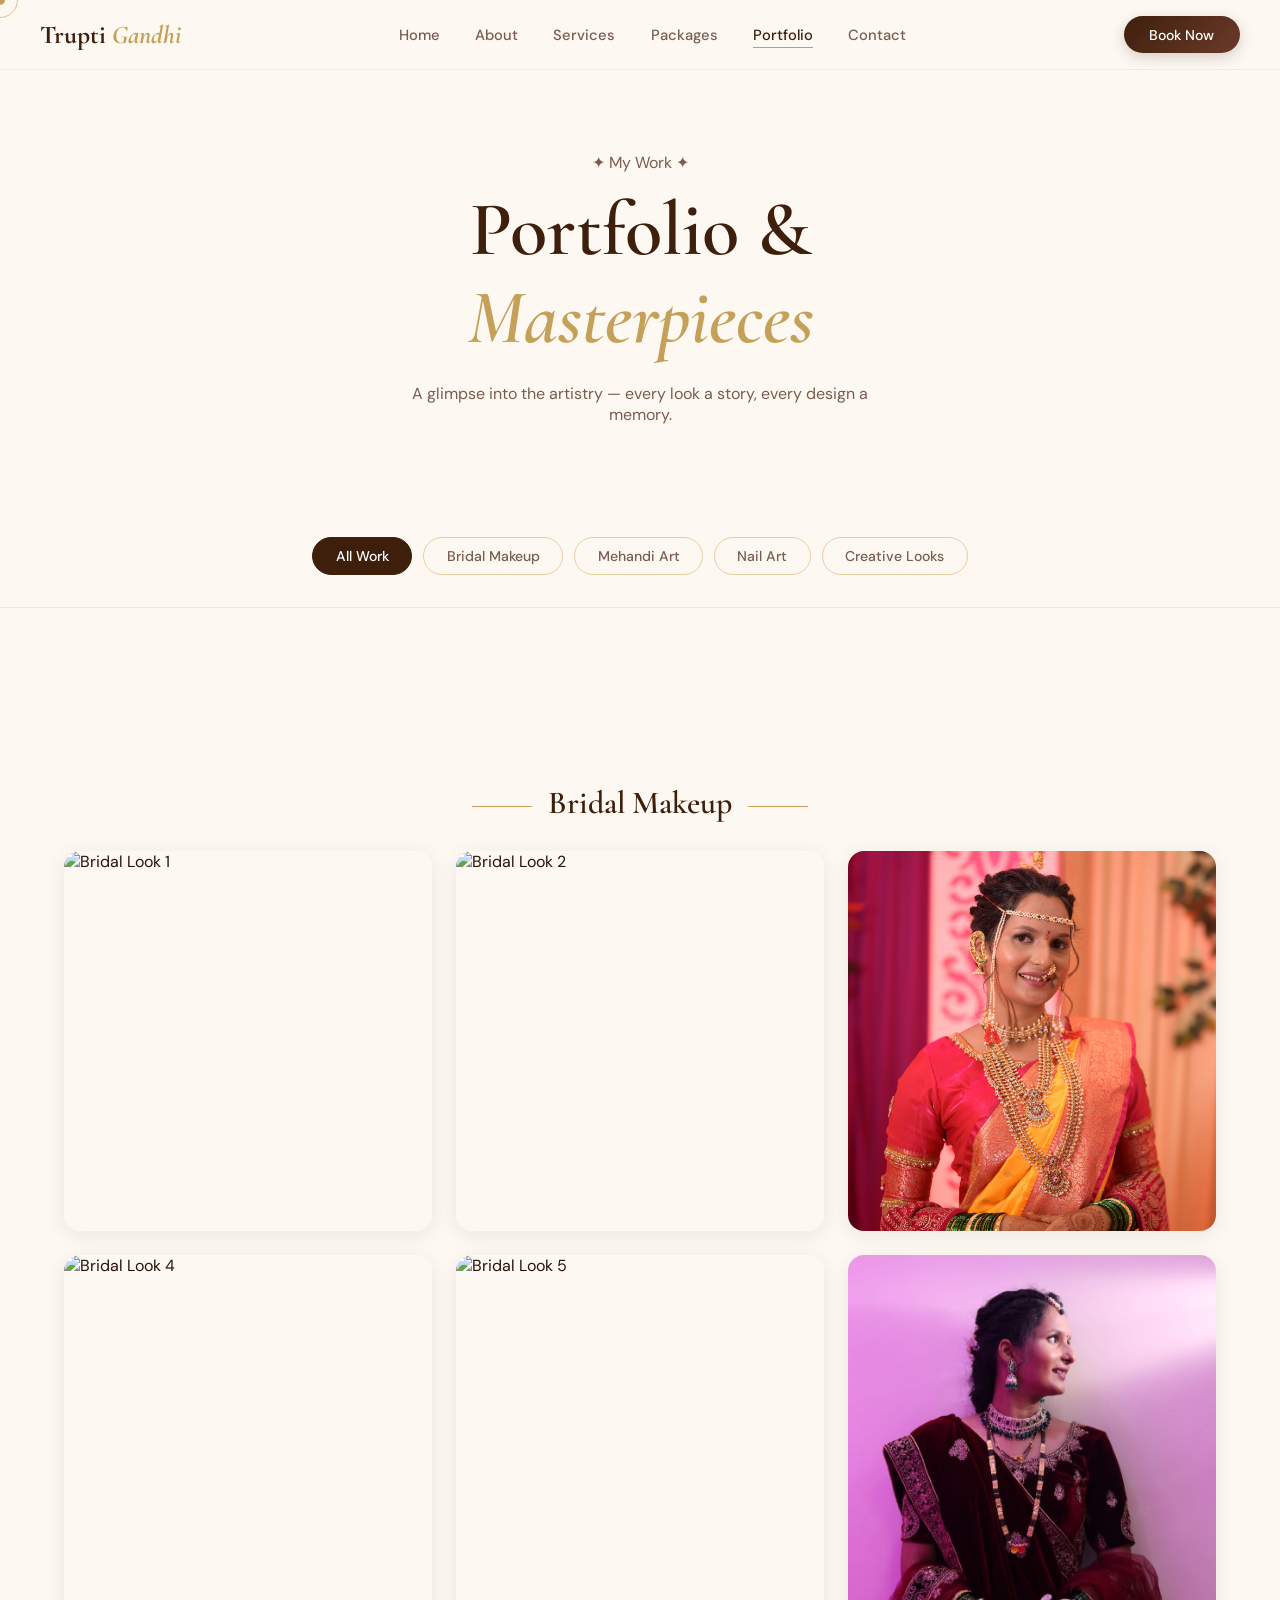
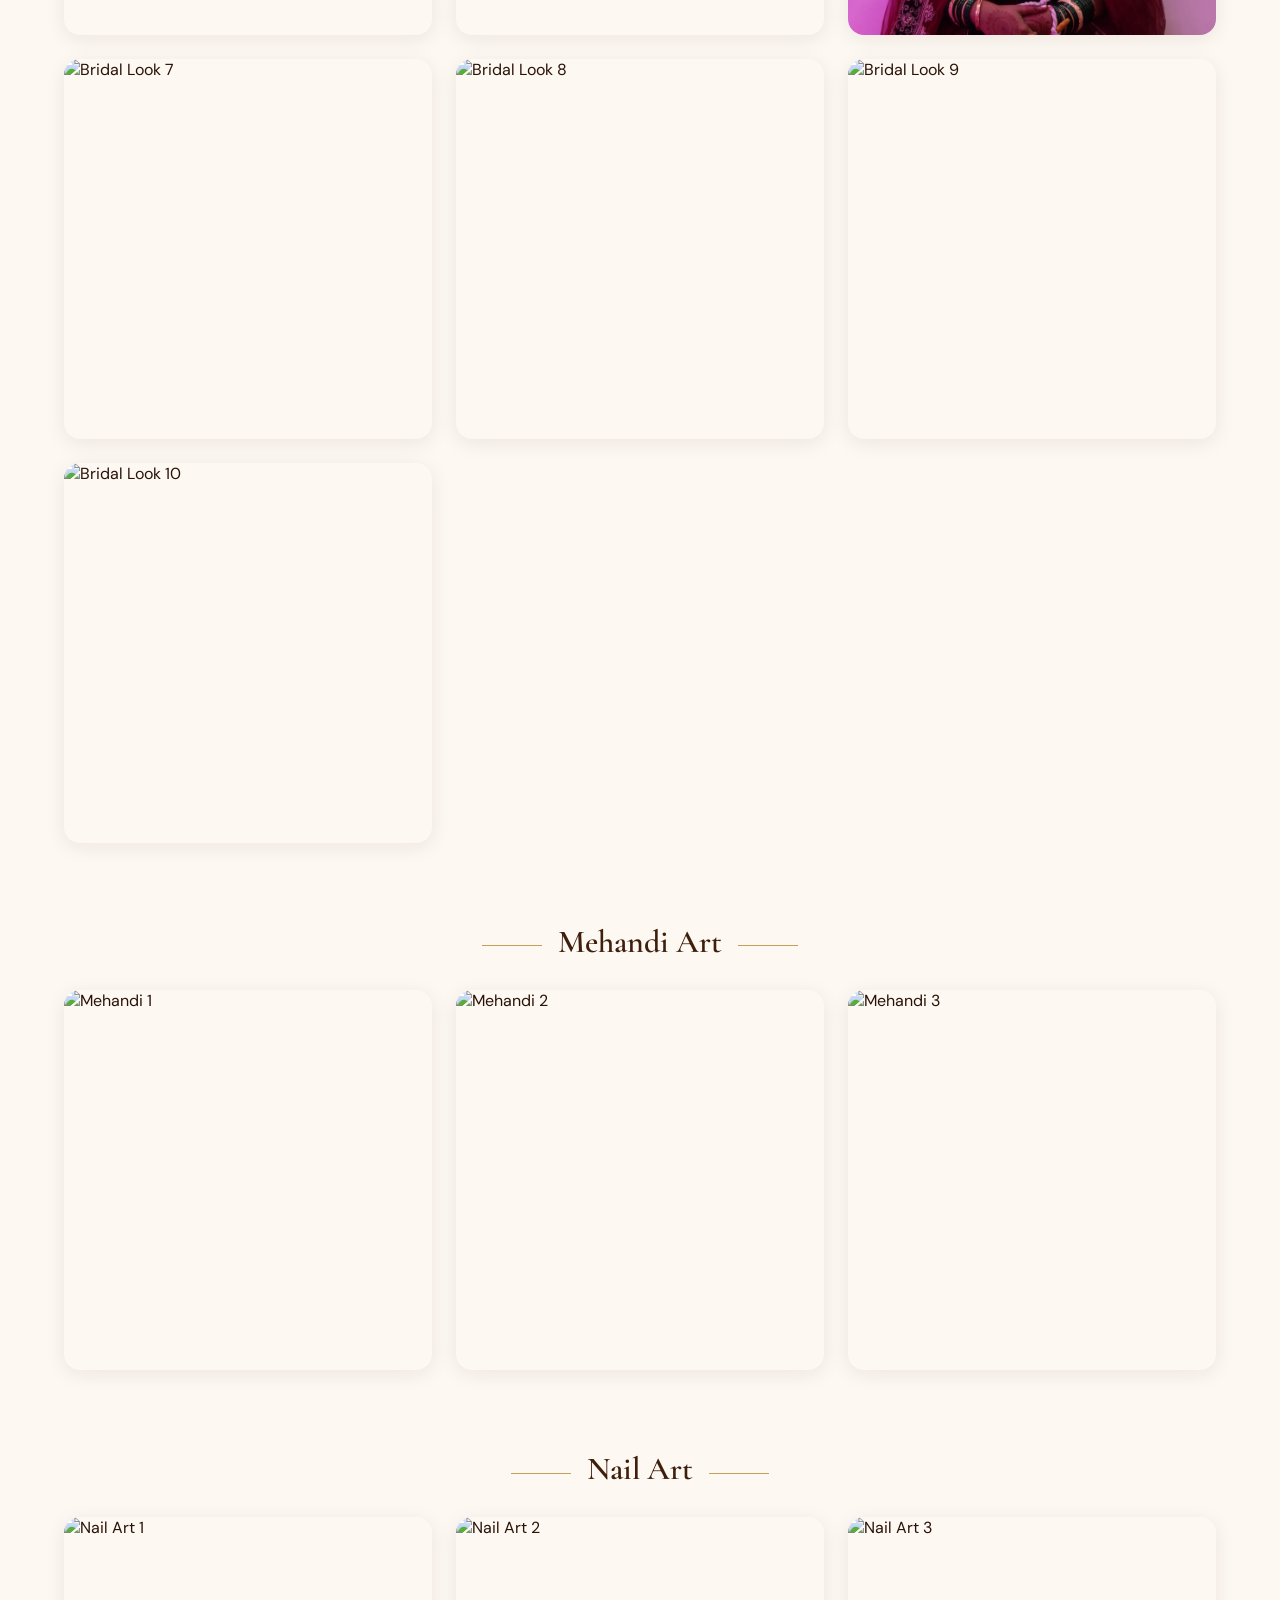
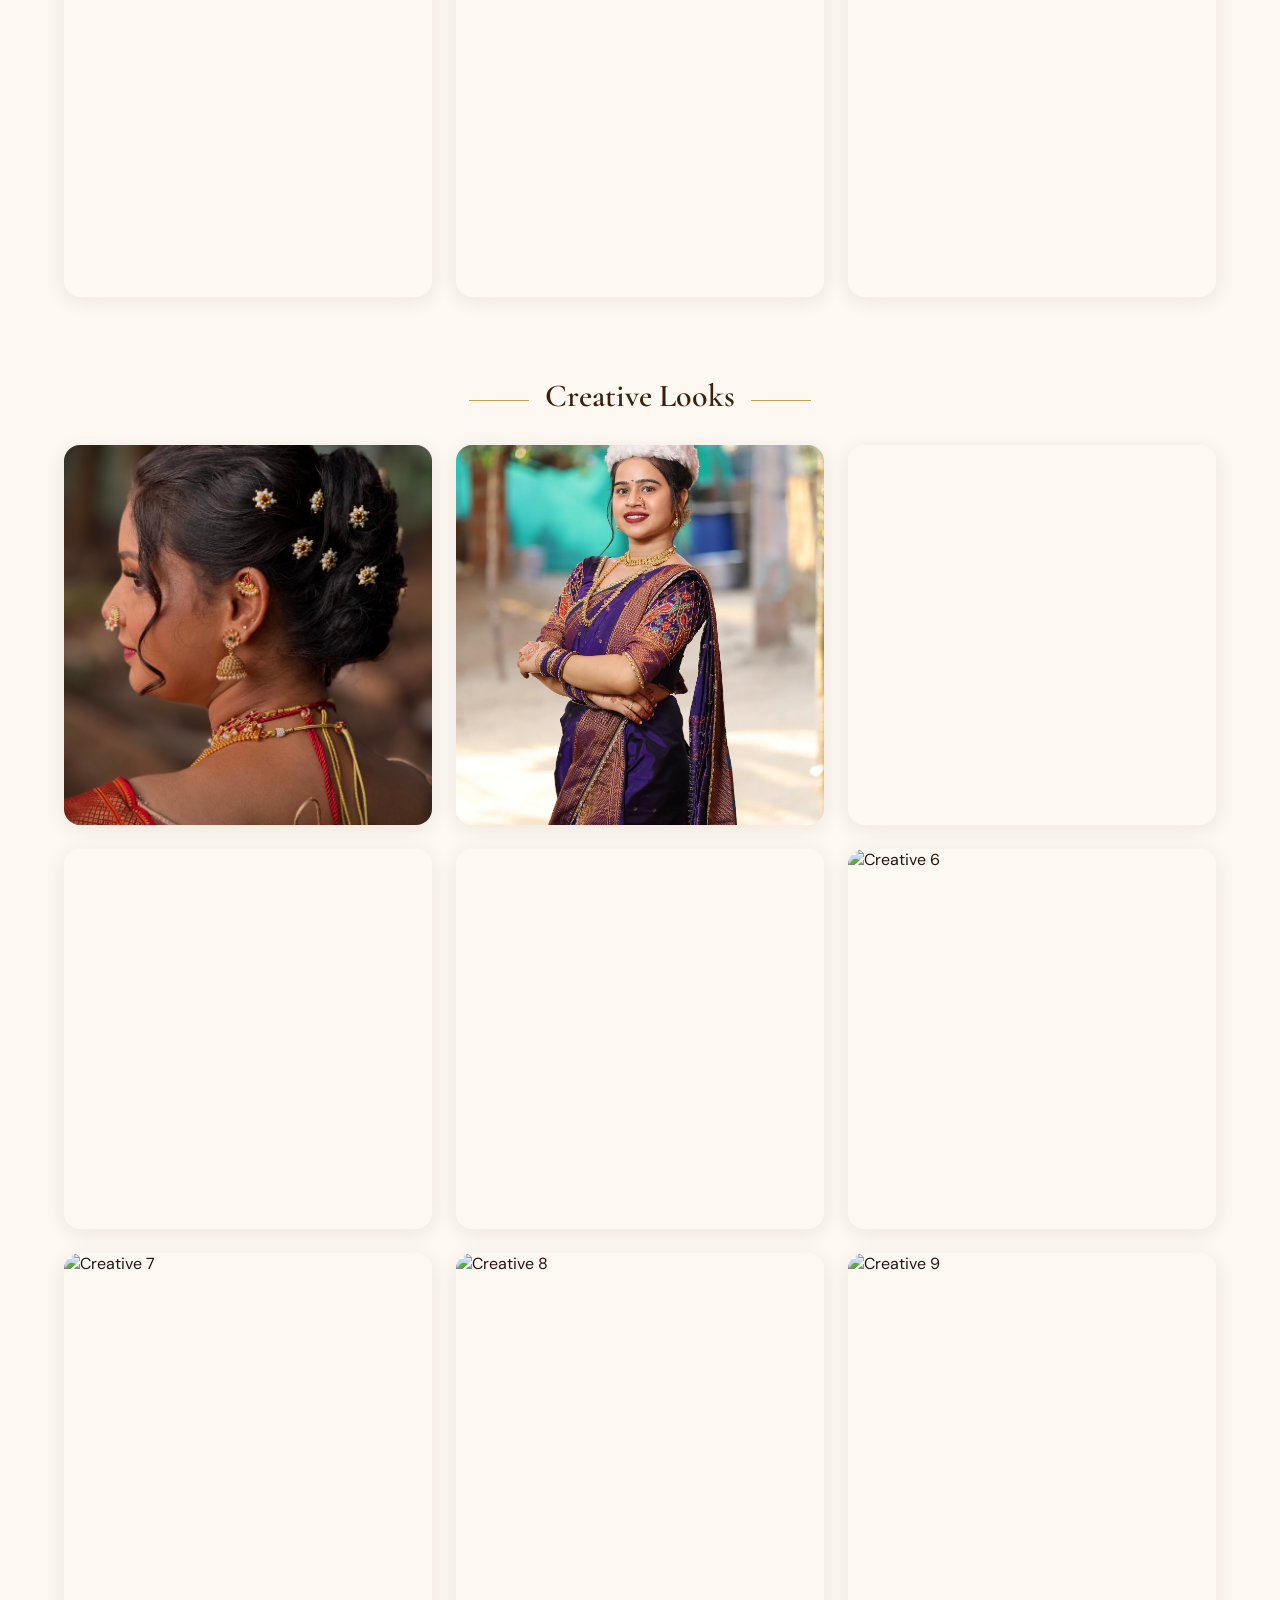
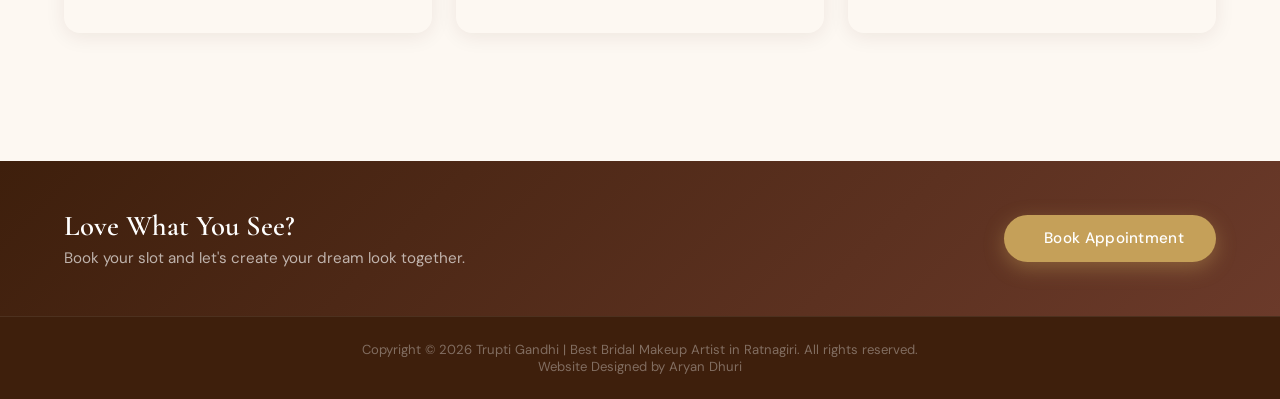
==== commit 76b33efb: "url change to small" ====
--- a/work.html
+++ b/work.html
@@ -90,49 +90,49 @@
       <div class="gallery__grid gallery__masonry">
 
         <div class="gallery__card reveal-up" style="--delay:0.1s" data-cat="bridal">
-          <img src="uploads/bridal-makeup/bride-1.JPG" alt="Bridal Look 1" width="3600" height="4500" loading="eager" decoding="async" fetchpriority="high"/>
+          <img src="uploads/bridal-makeup/bride-1.jpg" alt="Bridal Look 1" width="3600" height="4500" loading="eager" decoding="async" fetchpriority="high"/>
           <div class="gallery__card-overlay">
             <span>Bridal Look</span>
             <i class="ri-zoom-in-line"></i>
           </div>
         </div>
         <div class="gallery__card reveal-up" style="--delay:0.2s" data-cat="bridal">
-          <img src="uploads/bridal-makeup/bride-2.JPG" alt="Bridal Look 2" width="4640" height="6960" loading="lazy" decoding="async"/>
+          <img src="uploads/bridal-makeup/bride-2.jpg" alt="Bridal Look 2" width="4640" height="6960" loading="lazy" decoding="async"/>
           <div class="gallery__card-overlay">
             <span>Bridal Look</span>
             <i class="ri-zoom-in-line"></i>
           </div>
         </div>
         <div class="gallery__card reveal-up" style="--delay:0.3s" data-cat="bridal">
-          <img src="uploads/bridal-makeup/bride-3.JPG" alt="Bridal Look 3" width="2777" height="4160" loading="lazy" decoding="async"/>
+          <img src="uploads/bridal-makeup/bride-3.jpg" alt="Bridal Look 3" width="2777" height="4160" loading="lazy" decoding="async"/>
           <div class="gallery__card-overlay">
             <span>Bridal Look</span>
             <i class="ri-zoom-in-line"></i>
           </div>
         </div>
         <div class="gallery__card reveal-up" style="--delay:0.4s" data-cat="bridal">
-          <img src="uploads/bridal-makeup/bride-4.JPG" alt="Bridal Look 4" width="5472" height="3648" loading="lazy" decoding="async"/>
+          <img src="uploads/bridal-makeup/bride-4.jpg" alt="Bridal Look 4" width="5472" height="3648" loading="lazy" decoding="async"/>
           <div class="gallery__card-overlay">
             <span>Bridal Look</span>
             <i class="ri-zoom-in-line"></i>
           </div>
         </div>
         <div class="gallery__card reveal-up" style="--delay:0.5s" data-cat="bridal">
-          <img src="uploads/bridal-makeup/bride-5.JPG" alt="Bridal Look 5" width="3024" height="4032" loading="lazy" decoding="async"/>
+          <img src="uploads/bridal-makeup/bride-5.jpg" alt="Bridal Look 5" width="3024" height="4032" loading="lazy" decoding="async"/>
           <div class="gallery__card-overlay">
             <span>Bridal Look</span>
             <i class="ri-zoom-in-line"></i>
           </div>
         </div>
         <div class="gallery__card reveal-up" style="--delay:0.6s" data-cat="bridal">
-          <img src="uploads/bridal-makeup/bride-6.JPG" alt="Bridal Look 6" width="6048" height="4024" loading="lazy" decoding="async"/>
+          <img src="uploads/bridal-makeup/bride-6.jpg" alt="Bridal Look 6" width="6048" height="4024" loading="lazy" decoding="async"/>
           <div class="gallery__card-overlay">
             <span>Bridal Look</span>
             <i class="ri-zoom-in-line"></i>
           </div>
         </div>
         <div class="gallery__card reveal-up" style="--delay:0.7s" data-cat="bridal">
-          <img src="uploads/bridal-makeup/bride-7.JPG" alt="Bridal Look 7" width="3600" height="4500" loading="lazy" decoding="async"/>
+          <img src="uploads/bridal-makeup/bride-7.jpg" alt="Bridal Look 7" width="3600" height="4500" loading="lazy" decoding="async"/>
           <div class="gallery__card-overlay">
             <span>Bridal Look</span>
             <i class="ri-zoom-in-line"></i>
@@ -146,14 +146,14 @@
           </div>
         </div>
         <div class="gallery__card reveal-up" style="--delay:0.9s" data-cat="bridal">
-          <img src="uploads/bridal-makeup/bride-9.JPG" alt="Bridal Look 9" width="3024" height="4032" loading="lazy" decoding="async"/>
+          <img src="uploads/bridal-makeup/bride-9.jpg" alt="Bridal Look 9" width="3024" height="4032" loading="lazy" decoding="async"/>
           <div class="gallery__card-overlay">
             <span>Bridal Look</span>
             <i class="ri-zoom-in-line"></i>
           </div>
         </div>
         <div class="gallery__card reveal-up" style="--delay:0.9s" data-cat="bridal">
-          <img src="uploads/bridal-makeup/bride-10.JPG" alt="Bridal Look 10" width="3024" height="4032" loading="lazy" decoding="async"/>
+          <img src="uploads/bridal-makeup/bride-10.jpg" alt="Bridal Look 10" width="3024" height="4032" loading="lazy" decoding="async"/>
           <div class="gallery__card-overlay">
             <span>Bridal Look</span>
             <i class="ri-zoom-in-line"></i>
@@ -166,21 +166,21 @@
       <h2 class="gallery__title reveal-up" style="--delay:0.1s">Mehandi Art</h2>
       <div class="gallery__grid">
         <div class="gallery__card reveal-up" style="--delay:0.1s" data-cat="mehandi">
-          <img src="uploads//mehandi-art/mehandi-1.JPG" alt="Mehandi 1" width="768" height="1024" loading="lazy" decoding="async"/>
+          <img src="uploads//mehandi-art/mehandi-1.jpg" alt="Mehandi 1" width="768" height="1024" loading="lazy" decoding="async"/>
           <div class="gallery__card-overlay">
             <span>Mehandi Design</span>
             <i class="ri-zoom-in-line"></i>
           </div>
         </div>
         <div class="gallery__card reveal-up" style="--delay:0.2s" data-cat="mehandi">
-          <img src="uploads/mehandi-art/mehandi-2.JPG" alt="Mehandi 2" width="768" height="1024" loading="lazy" decoding="async"/>
+          <img src="uploads/mehandi-art/mehandi-2.jpg" alt="Mehandi 2" width="768" height="1024" loading="lazy" decoding="async"/>
           <div class="gallery__card-overlay">
             <span>Mehandi Design</span>
             <i class="ri-zoom-in-line"></i>
           </div>
         </div>
         <div class="gallery__card reveal-up" style="--delay:0.3s" data-cat="mehandi">
-          <img src="uploads/mehandi-art/mehandi-2.JPG" alt="Mehandi 3" width="768" height="1024" loading="lazy" decoding="async"/>
+          <img src="uploads/mehandi-art/mehandi-2.jpg" alt="Mehandi 3" width="768" height="1024" loading="lazy" decoding="async"/>
           <div class="gallery__card-overlay">
             <span>Mehandi Design</span>
             <i class="ri-zoom-in-line"></i>
@@ -194,21 +194,21 @@
       <h2 class="gallery__title reveal-up" style="--delay:0.1s">Nail Art</h2>
       <div class="gallery__grid">
         <div class="gallery__card reveal-up" style="--delay:0.1s" data-cat="nails">
-          <img src="uploads/nail-art/nail-1.JPG" alt="Nail Art 1" width="768" height="1024" loading="lazy" decoding="async"/>
+          <img src="uploads/nail-art/nail-1.jpg" alt="Nail Art 1" width="768" height="1024" loading="lazy" decoding="async"/>
           <div class="gallery__card-overlay">
             <span>Nail Art</span>
             <i class="ri-zoom-in-line"></i>
           </div>
         </div>
         <div class="gallery__card reveal-up" style="--delay:0.2s" data-cat="nails">
-          <img src="uploads/nail-art/nail-2.JPG" alt="Nail Art 2" width="768" height="1024" loading="lazy" decoding="async"/>
+          <img src="uploads/nail-art/nail-2.jpg" alt="Nail Art 2" width="768" height="1024" loading="lazy" decoding="async"/>
           <div class="gallery__card-overlay">
             <span>Nail Extension</span>
             <i class="ri-zoom-in-line"></i>
           </div>
         </div>
         <div class="gallery__card reveal-up" style="--delay:0.3s" data-cat="nails">
-          <img src="uploads/nail-art/nail-3.JPG" alt="Nail Art 3" width="768" height="1024" loading="lazy" decoding="async"/>
+          <img src="uploads/nail-art/nail-3.jpg" alt="Nail Art 3" width="768" height="1024" loading="lazy" decoding="async"/>
           <div class="gallery__card-overlay">
             <span>Nail Art</span>
             <i class="ri-zoom-in-line"></i>
